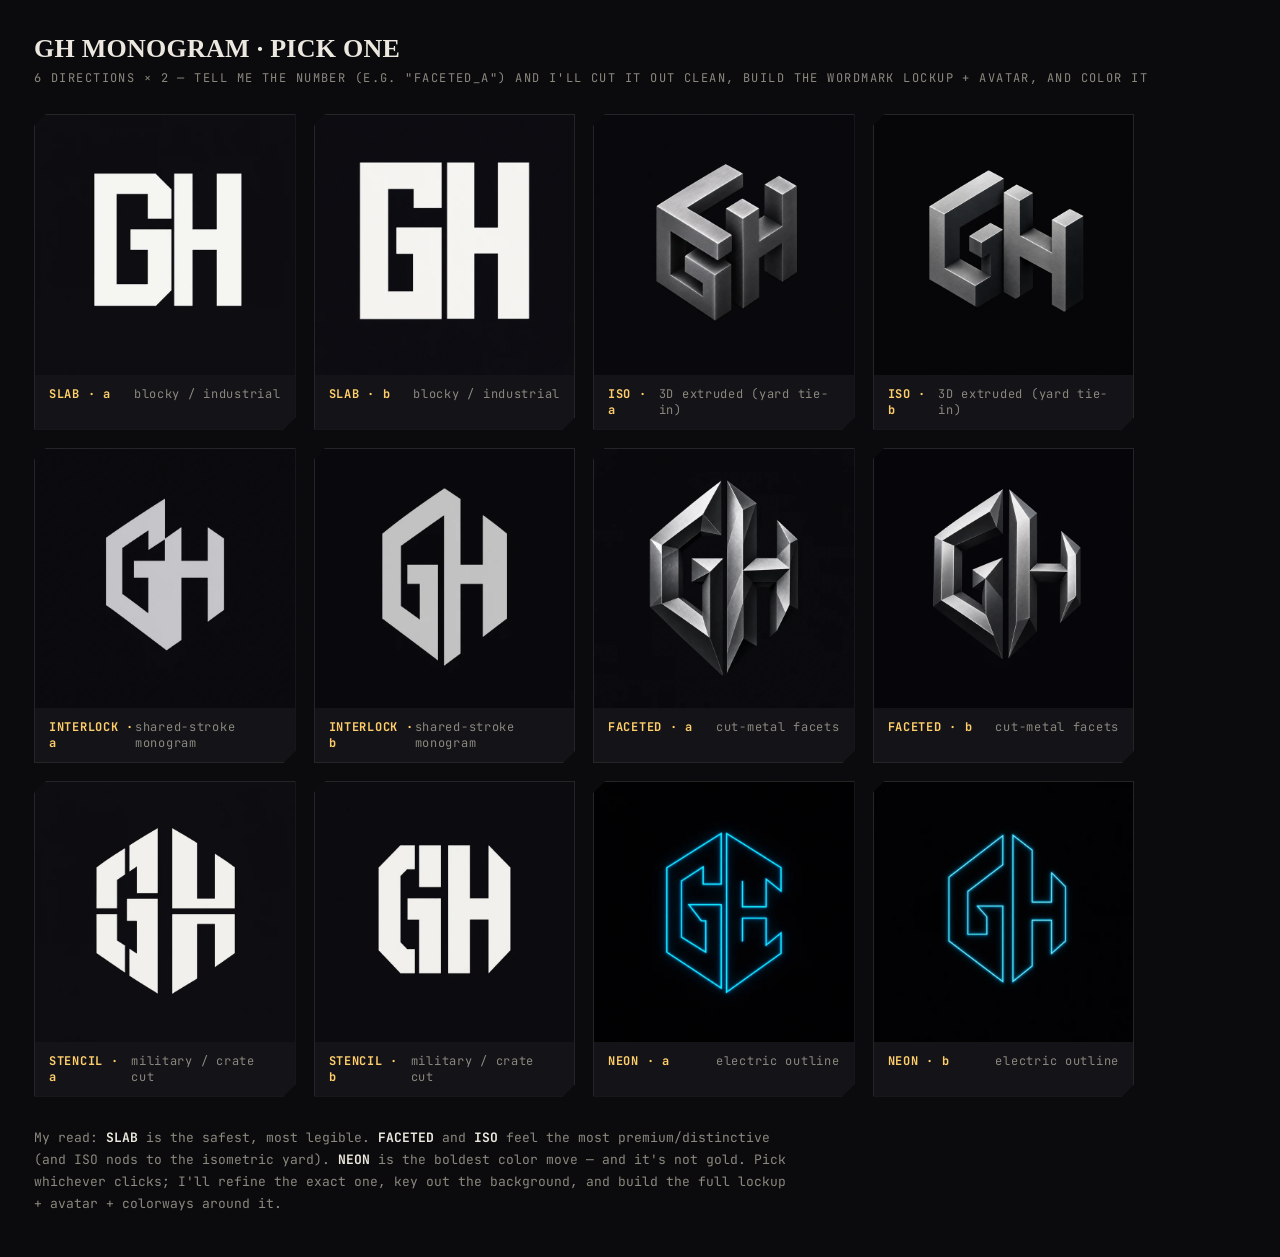
==== logos.html @ 6c62c45c "Logo lab: 6 sharp geometric GH monogram directions (GPT Image 2) on a picker page Slab / iso-extrude" ====
<!DOCTYPE html><html lang="en"><head><meta charset="UTF-8"><meta name="viewport" content="width=device-width, initial-scale=1">
<title>GRIND HOUSE — GH logo picks</title>
<link rel="preconnect" href="https://fonts.googleapis.com"><link rel="preconnect" href="https://fonts.gstatic.com" crossorigin>
<link href="https://fonts.googleapis.com/css2?family=Archivo+Expanded:wght@800;900&family=JetBrains+Mono:wght@500;700&display=swap" rel="stylesheet">
<style>
:root{--bone:#ECE8DF;--gold:#FFCE6A;--bg:#0b0b0e;--panel:#131318;--mut:#8C887E}
*{box-sizing:border-box;margin:0}
body{background:var(--bg);color:var(--bone);font-family:'JetBrains Mono',monospace;padding:34px}
h1{font-family:'Archivo Expanded';font-weight:900;text-transform:uppercase;font-size:26px;letter-spacing:.01em}
.sub{color:var(--mut);font-size:12px;margin:6px 0 28px;letter-spacing:.12em;text-transform:uppercase}
.grid{display:grid;grid-template-columns:repeat(auto-fill,minmax(230px,1fr));gap:18px;max-width:1100px}
.card{background:var(--panel);border:1px solid rgba(236,232,223,.08);overflow:hidden;
  clip-path:polygon(12px 0,100% 0,100% calc(100% - 12px),calc(100% - 12px) 100%,0 100%,0 12px)}
.card img{display:block;width:100%;aspect-ratio:1/1;object-fit:cover}
.card .cap{display:flex;justify-content:space-between;padding:11px 14px;font-size:12px;letter-spacing:.06em}
.card .cap b{color:var(--gold);font-weight:700} .card .cap span{color:var(--mut)}
.legend{margin:30px 0 8px;color:var(--mut);font-size:13px;line-height:1.7;max-width:760px}
.legend b{color:var(--bone)}
</style></head>
<body>
<h1>GH MONOGRAM · PICK ONE</h1>
<div class="sub">6 directions × 2 — tell me the number (e.g. "faceted_a") and I'll cut it out clean, build the wordmark lockup + avatar, and color it</div>
<div class="grid">
  <div class="card"><img src="assets/brand/logos/slab_a.webp"><div class="cap"><b>SLAB · a</b><span>blocky / industrial</span></div></div>
  <div class="card"><img src="assets/brand/logos/slab_b.webp"><div class="cap"><b>SLAB · b</b><span>blocky / industrial</span></div></div>
  <div class="card"><img src="assets/brand/logos/iso_a.webp"><div class="cap"><b>ISO · a</b><span>3D extruded (yard tie-in)</span></div></div>
  <div class="card"><img src="assets/brand/logos/iso_b.webp"><div class="cap"><b>ISO · b</b><span>3D extruded (yard tie-in)</span></div></div>
  <div class="card"><img src="assets/brand/logos/interlock_a.webp"><div class="cap"><b>INTERLOCK · a</b><span>shared-stroke monogram</span></div></div>
  <div class="card"><img src="assets/brand/logos/interlock_b.webp"><div class="cap"><b>INTERLOCK · b</b><span>shared-stroke monogram</span></div></div>
  <div class="card"><img src="assets/brand/logos/faceted_a.webp"><div class="cap"><b>FACETED · a</b><span>cut-metal facets</span></div></div>
  <div class="card"><img src="assets/brand/logos/faceted_b.webp"><div class="cap"><b>FACETED · b</b><span>cut-metal facets</span></div></div>
  <div class="card"><img src="assets/brand/logos/stencil_a.webp"><div class="cap"><b>STENCIL · a</b><span>military / crate cut</span></div></div>
  <div class="card"><img src="assets/brand/logos/stencil_b.webp"><div class="cap"><b>STENCIL · b</b><span>military / crate cut</span></div></div>
  <div class="card"><img src="assets/brand/logos/neon_a.webp"><div class="cap"><b>NEON · a</b><span>electric outline</span></div></div>
  <div class="card"><img src="assets/brand/logos/neon_b.webp"><div class="cap"><b>NEON · b</b><span>electric outline</span></div></div>
</div>
<div class="legend">My read: <b>SLAB</b> is the safest, most legible. <b>FACETED</b> and <b>ISO</b> feel the most premium/distinctive (and ISO nods to the isometric yard). <b>NEON</b> is the boldest color move — and it's not gold. Pick whichever clicks; I'll refine the exact one, key out the background, and build the full lockup + avatar + colorways around it.</div>
</body></html>
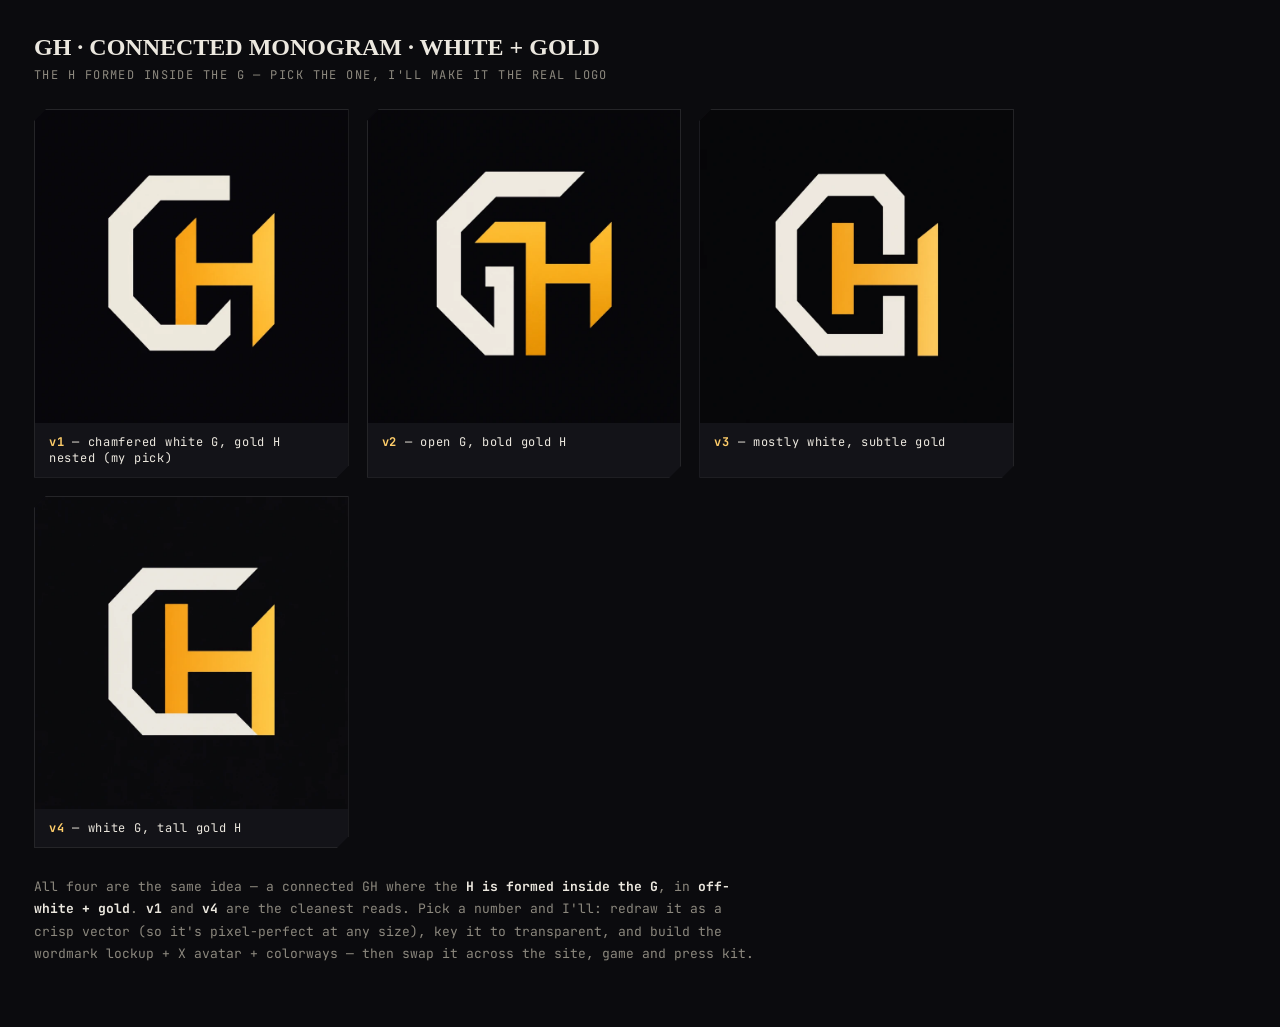
==== commit 90513a12: "Logo: connected GH monogram (H formed inside the G), white+gold — 4 picks GPT Image 2, matches the r" ====
--- a/logos.html
+++ b/logos.html
@@ -1,38 +1,30 @@
 <!DOCTYPE html><html lang="en"><head><meta charset="UTF-8"><meta name="viewport" content="width=device-width, initial-scale=1">
-<title>GRIND HOUSE — GH logo picks</title>
+<title>GRIND HOUSE — GH connected monogram</title>
 <link rel="preconnect" href="https://fonts.googleapis.com"><link rel="preconnect" href="https://fonts.gstatic.com" crossorigin>
 <link href="https://fonts.googleapis.com/css2?family=Archivo+Expanded:wght@800;900&family=JetBrains+Mono:wght@500;700&display=swap" rel="stylesheet">
 <style>
 :root{--bone:#ECE8DF;--gold:#FFCE6A;--bg:#0b0b0e;--panel:#131318;--mut:#8C887E}
 *{box-sizing:border-box;margin:0}
 body{background:var(--bg);color:var(--bone);font-family:'JetBrains Mono',monospace;padding:34px}
-h1{font-family:'Archivo Expanded';font-weight:900;text-transform:uppercase;font-size:26px;letter-spacing:.01em}
-.sub{color:var(--mut);font-size:12px;margin:6px 0 28px;letter-spacing:.12em;text-transform:uppercase}
-.grid{display:grid;grid-template-columns:repeat(auto-fill,minmax(230px,1fr));gap:18px;max-width:1100px}
+h1{font-family:'Archivo Expanded';font-weight:900;text-transform:uppercase;font-size:24px}
+.sub{color:var(--mut);font-size:12px;margin:6px 0 26px;letter-spacing:.12em;text-transform:uppercase}
+.grid{display:grid;grid-template-columns:repeat(auto-fill,minmax(260px,1fr));gap:18px;max-width:980px}
 .card{background:var(--panel);border:1px solid rgba(236,232,223,.08);overflow:hidden;
   clip-path:polygon(12px 0,100% 0,100% calc(100% - 12px),calc(100% - 12px) 100%,0 100%,0 12px)}
 .card img{display:block;width:100%;aspect-ratio:1/1;object-fit:cover}
-.card .cap{display:flex;justify-content:space-between;padding:11px 14px;font-size:12px;letter-spacing:.06em}
-.card .cap b{color:var(--gold);font-weight:700} .card .cap span{color:var(--mut)}
-.legend{margin:30px 0 8px;color:var(--mut);font-size:13px;line-height:1.7;max-width:760px}
+.card .cap{padding:11px 14px;font-size:12px;letter-spacing:.06em}
+.card .cap b{color:var(--gold);font-weight:700}
+.legend{margin:28px 0;color:var(--mut);font-size:13px;line-height:1.7;max-width:720px}
 .legend b{color:var(--bone)}
 </style></head>
 <body>
-<h1>GH MONOGRAM · PICK ONE</h1>
-<div class="sub">6 directions × 2 — tell me the number (e.g. "faceted_a") and I'll cut it out clean, build the wordmark lockup + avatar, and color it</div>
+<h1>GH · CONNECTED MONOGRAM · WHITE + GOLD</h1>
+<div class="sub">the H formed inside the G — pick the one, I'll make it the real logo</div>
 <div class="grid">
-  <div class="card"><img src="assets/brand/logos/slab_a.webp"><div class="cap"><b>SLAB · a</b><span>blocky / industrial</span></div></div>
-  <div class="card"><img src="assets/brand/logos/slab_b.webp"><div class="cap"><b>SLAB · b</b><span>blocky / industrial</span></div></div>
-  <div class="card"><img src="assets/brand/logos/iso_a.webp"><div class="cap"><b>ISO · a</b><span>3D extruded (yard tie-in)</span></div></div>
-  <div class="card"><img src="assets/brand/logos/iso_b.webp"><div class="cap"><b>ISO · b</b><span>3D extruded (yard tie-in)</span></div></div>
-  <div class="card"><img src="assets/brand/logos/interlock_a.webp"><div class="cap"><b>INTERLOCK · a</b><span>shared-stroke monogram</span></div></div>
-  <div class="card"><img src="assets/brand/logos/interlock_b.webp"><div class="cap"><b>INTERLOCK · b</b><span>shared-stroke monogram</span></div></div>
-  <div class="card"><img src="assets/brand/logos/faceted_a.webp"><div class="cap"><b>FACETED · a</b><span>cut-metal facets</span></div></div>
-  <div class="card"><img src="assets/brand/logos/faceted_b.webp"><div class="cap"><b>FACETED · b</b><span>cut-metal facets</span></div></div>
-  <div class="card"><img src="assets/brand/logos/stencil_a.webp"><div class="cap"><b>STENCIL · a</b><span>military / crate cut</span></div></div>
-  <div class="card"><img src="assets/brand/logos/stencil_b.webp"><div class="cap"><b>STENCIL · b</b><span>military / crate cut</span></div></div>
-  <div class="card"><img src="assets/brand/logos/neon_a.webp"><div class="cap"><b>NEON · a</b><span>electric outline</span></div></div>
-  <div class="card"><img src="assets/brand/logos/neon_b.webp"><div class="cap"><b>NEON · b</b><span>electric outline</span></div></div>
+  <div class="card"><img src="assets/brand/logos/gh1_v1.webp"><div class="cap"><b>v1</b> — chamfered white G, gold H nested (my pick)</div></div>
+  <div class="card"><img src="assets/brand/logos/gh1_v2.webp"><div class="cap"><b>v2</b> — open G, bold gold H</div></div>
+  <div class="card"><img src="assets/brand/logos/gh1_v3.webp"><div class="cap"><b>v3</b> — mostly white, subtle gold</div></div>
+  <div class="card"><img src="assets/brand/logos/gh1_v4.webp"><div class="cap"><b>v4</b> — white G, tall gold H</div></div>
 </div>
-<div class="legend">My read: <b>SLAB</b> is the safest, most legible. <b>FACETED</b> and <b>ISO</b> feel the most premium/distinctive (and ISO nods to the isometric yard). <b>NEON</b> is the boldest color move — and it's not gold. Pick whichever clicks; I'll refine the exact one, key out the background, and build the full lockup + avatar + colorways around it.</div>
+<div class="legend">All four are the same idea — a connected GH where the <b>H is formed inside the G</b>, in <b>off-white + gold</b>. <b>v1</b> and <b>v4</b> are the cleanest reads. Pick a number and I'll: redraw it as a crisp vector (so it's pixel-perfect at any size), key it to transparent, and build the wordmark lockup + X avatar + colorways — then swap it across the site, game and press kit.</div>
 </body></html>
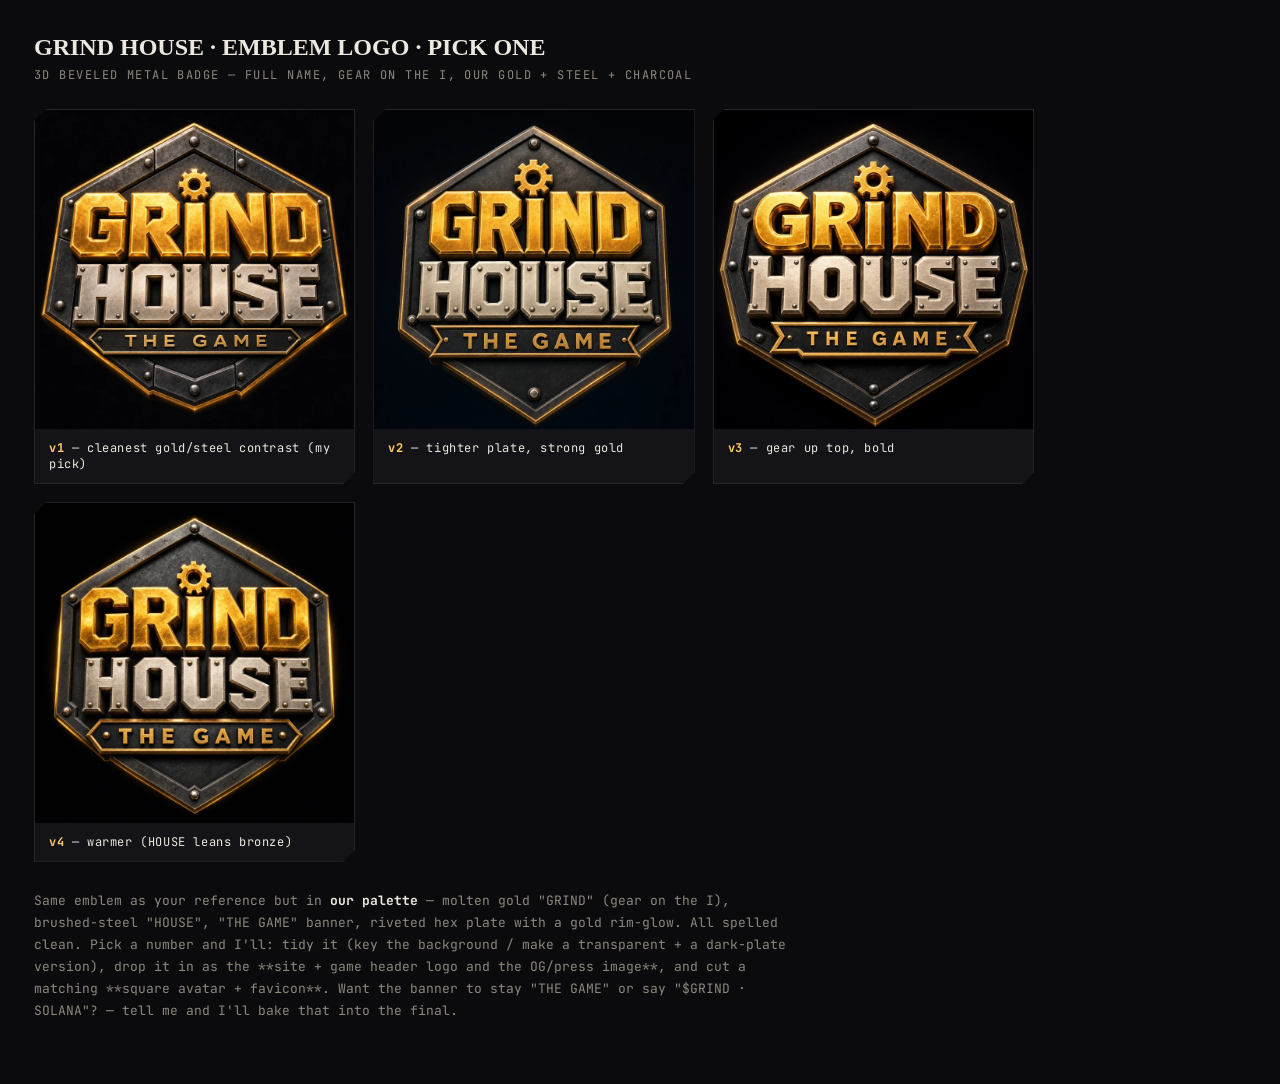
==== commit 7210afc1: "Logo: GRIND HOUSE 3D metal emblem (full name, gear-I, gold+steel+charcoal) — 4 picks GPT Image 2, ma" ====
--- a/logos.html
+++ b/logos.html
@@ -1,5 +1,5 @@
 <!DOCTYPE html><html lang="en"><head><meta charset="UTF-8"><meta name="viewport" content="width=device-width, initial-scale=1">
-<title>GRIND HOUSE — GH connected monogram</title>
+<title>GRIND HOUSE — emblem logo picks</title>
 <link rel="preconnect" href="https://fonts.googleapis.com"><link rel="preconnect" href="https://fonts.gstatic.com" crossorigin>
 <link href="https://fonts.googleapis.com/css2?family=Archivo+Expanded:wght@800;900&family=JetBrains+Mono:wght@500;700&display=swap" rel="stylesheet">
 <style>
@@ -8,23 +8,23 @@
 body{background:var(--bg);color:var(--bone);font-family:'JetBrains Mono',monospace;padding:34px}
 h1{font-family:'Archivo Expanded';font-weight:900;text-transform:uppercase;font-size:24px}
 .sub{color:var(--mut);font-size:12px;margin:6px 0 26px;letter-spacing:.12em;text-transform:uppercase}
-.grid{display:grid;grid-template-columns:repeat(auto-fill,minmax(260px,1fr));gap:18px;max-width:980px}
+.grid{display:grid;grid-template-columns:repeat(auto-fill,minmax(300px,1fr));gap:18px;max-width:1000px}
 .card{background:var(--panel);border:1px solid rgba(236,232,223,.08);overflow:hidden;
   clip-path:polygon(12px 0,100% 0,100% calc(100% - 12px),calc(100% - 12px) 100%,0 100%,0 12px)}
-.card img{display:block;width:100%;aspect-ratio:1/1;object-fit:cover}
-.card .cap{padding:11px 14px;font-size:12px;letter-spacing:.06em}
+.card img{display:block;width:100%;aspect-ratio:1/1;object-fit:cover;background:#07070d}
+.card .cap{padding:11px 14px;font-size:12px;letter-spacing:.05em}
 .card .cap b{color:var(--gold);font-weight:700}
-.legend{margin:28px 0;color:var(--mut);font-size:13px;line-height:1.7;max-width:720px}
+.legend{margin:28px 0;color:var(--mut);font-size:13px;line-height:1.7;max-width:760px}
 .legend b{color:var(--bone)}
 </style></head>
 <body>
-<h1>GH · CONNECTED MONOGRAM · WHITE + GOLD</h1>
-<div class="sub">the H formed inside the G — pick the one, I'll make it the real logo</div>
+<h1>GRIND HOUSE · EMBLEM LOGO · PICK ONE</h1>
+<div class="sub">3D beveled metal badge — full name, gear on the I, our gold + steel + charcoal</div>
 <div class="grid">
-  <div class="card"><img src="assets/brand/logos/gh1_v1.webp"><div class="cap"><b>v1</b> — chamfered white G, gold H nested (my pick)</div></div>
-  <div class="card"><img src="assets/brand/logos/gh1_v2.webp"><div class="cap"><b>v2</b> — open G, bold gold H</div></div>
-  <div class="card"><img src="assets/brand/logos/gh1_v3.webp"><div class="cap"><b>v3</b> — mostly white, subtle gold</div></div>
-  <div class="card"><img src="assets/brand/logos/gh1_v4.webp"><div class="cap"><b>v4</b> — white G, tall gold H</div></div>
+  <div class="card"><img src="assets/brand/logos/emblem_v1.webp"><div class="cap"><b>v1</b> — cleanest gold/steel contrast (my pick)</div></div>
+  <div class="card"><img src="assets/brand/logos/emblem_v2.webp"><div class="cap"><b>v2</b> — tighter plate, strong gold</div></div>
+  <div class="card"><img src="assets/brand/logos/emblem_v3.webp"><div class="cap"><b>v3</b> — gear up top, bold</div></div>
+  <div class="card"><img src="assets/brand/logos/emblem_v4.webp"><div class="cap"><b>v4</b> — warmer (HOUSE leans bronze)</div></div>
 </div>
-<div class="legend">All four are the same idea — a connected GH where the <b>H is formed inside the G</b>, in <b>off-white + gold</b>. <b>v1</b> and <b>v4</b> are the cleanest reads. Pick a number and I'll: redraw it as a crisp vector (so it's pixel-perfect at any size), key it to transparent, and build the wordmark lockup + X avatar + colorways — then swap it across the site, game and press kit.</div>
+<div class="legend">Same emblem as your reference but in <b>our palette</b> — molten gold "GRIND" (gear on the I), brushed-steel "HOUSE", "THE GAME" banner, riveted hex plate with a gold rim-glow. All spelled clean. Pick a number and I'll: tidy it (key the background / make a transparent + a dark-plate version), drop it in as the **site + game header logo and the OG/press image**, and cut a matching **square avatar + favicon**. Want the banner to stay "THE GAME" or say "$GRIND · SOLANA"? — tell me and I'll bake that into the final.</div>
 </body></html>
